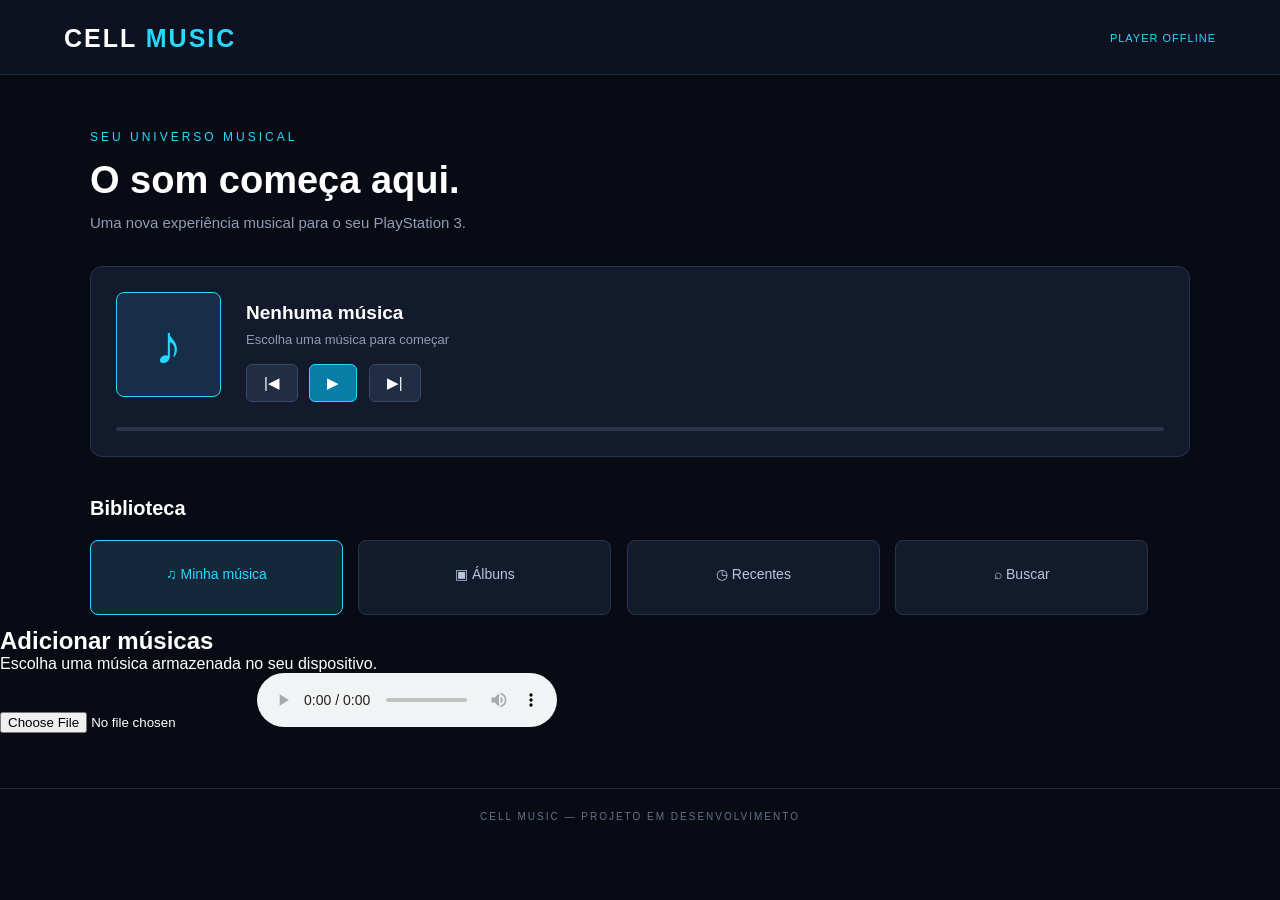
==== web/index.html @ 7d0e5496 "Add music upload section with audio player Added a section for uploading music files with an audio p" ====
<!DOCTYPE html>
<html lang="pt-BR">
<head>
    <meta charset="UTF-8">
    <meta name="viewport" content="width=device-width, initial-scale=1.0">
    <title>CELL MUSIC</title>
    <link rel="stylesheet" href="style.css">
</head>
<body>

    <div id="app">

        <header class="top">
            <div class="logo">CELL <span>MUSIC</span></div>
            <div class="status">PLAYER OFFLINE</div>
        </header>

        <main>
            <section class="welcome">
                <p class="small-title">SEU UNIVERSO MUSICAL</p>
                <h1>O som começa aqui.</h1>
                <p class="description">
                    Uma nova experiência musical para o seu PlayStation 3.
                </p>
            </section>

            <section class="player">
                <div class="cover">
                    <span>♪</span>
                </div>

                <div class="track-info">
                    <h2>Nenhuma música</h2>
                    <p>Escolha uma música para começar</p>
                </div>

                <div class="controls">
                    <button type="button" id="previous">|◀</button>
                    <button type="button" id="play">▶</button>
                    <button type="button" id="next">▶|</button>
                </div>

                <div class="progress">
                    <div class="progress-line"></div>
                </div>
            </section>

            <section class="menu">
                <h2>Biblioteca</h2>
                <div class="menu-items">
                    <div class="menu-item selected">♫ Minha música</div>
                    <div class="menu-item">▣ Álbuns</div>
                    <div class="menu-item">◷ Recentes</div>
                    <div class="menu-item">⌕ Buscar</div>
                </div>
            </section>
        </main>

<section class="library-upload">
    <h2>Adicionar músicas</h2>

    <p>Escolha uma música armazenada no seu dispositivo.</p>

    <input
        type="file"
        id="musicFile"
        accept="audio/*"
    >

    <audio id="audioPlayer" controls>
        Seu navegador não suporta reprodução de áudio.
    </audio>
</section>

        <footer>
            CELL MUSIC — PROJETO EM DESENVOLVIMENTO
        </footer>

    </div>

    <script src="app.js"></script>
</body>
</html>
---- web/style.css ----
* {
    margin: 0;
    padding: 0;
    box-sizing: border-box;
}

body {
    background: #080b14;
    color: #ffffff;
    font-family: Arial, sans-serif;
}

#app {
    width: 100%;
    min-height: 100vh;
    background: #080b14;
}

.top {
    height: 75px;
    padding: 24px 5%;
    border-bottom: 1px solid #20283b;
    background: #0d1220;
}

.logo {
    float: left;
    font-size: 25px;
    font-weight: bold;
    letter-spacing: 2px;
}

.logo span {
    color: #28d7ff;
}

.status {
    float: right;
    color: #28d7ff;
    font-size: 11px;
    margin-top: 8px;
    letter-spacing: 1px;
}

main {
    width: 90%;
    max-width: 1100px;
    margin: 0 auto;
}

.welcome {
    padding: 55px 0 35px;
}

.small-title {
    color: #28d7ff;
    font-size: 12px;
    letter-spacing: 3px;
    margin-bottom: 15px;
}

.welcome h1 {
    font-size: 38px;
    margin-bottom: 12px;
}

.description {
    color: #929db3;
    font-size: 15px;
}

.player {
    background: #121a2b;
    border: 1px solid #26334d;
    border-radius: 12px;
    padding: 25px;
    min-height: 175px;
    overflow: hidden;
}

.cover {
    float: left;
    width: 105px;
    height: 105px;
    background: #172e48;
    border: 1px solid #28d7ff;
    border-radius: 8px;
    text-align: center;
    line-height: 105px;
    margin-right: 25px;
}

.cover span {
    color: #28d7ff;
    font-size: 55px;
}

.track-info {
    padding-top: 10px;
}

.track-info h2 {
    font-size: 19px;
    margin-bottom: 8px;
}

.track-info p {
    color: #929db3;
    font-size: 13px;
}

.controls {
    margin-top: 17px;
}

.controls button {
    background: #202d43;
    color: #ffffff;
    border: 1px solid #344966;
    border-radius: 6px;
    padding: 9px 17px;
    margin-right: 7px;
    font-size: 15px;
    cursor: pointer;
}

.controls button#play {
    background: #087da5;
    border-color: #28d7ff;
}

.progress {
    clear: both;
    height: 4px;
    background: #29364b;
    margin-top: 25px;
    border-radius: 5px;
}

.progress-line {
    width: 0;
    height: 4px;
    background: #28d7ff;
}

.menu {
    margin-top: 40px;
}

.menu h2 {
    font-size: 20px;
    margin-bottom: 20px;
}

.menu-item {
    display: inline-block;
    width: 23%;
    min-height: 75px;
    padding: 25px 12px;
    margin: 0 1% 12px 0;
    background: #121a2b;
    border: 1px solid #26334d;
    border-radius: 8px;
    color: #b9c6dc;
    text-align: center;
    font-size: 14px;
}

.menu-item.selected {
    border: 1px solid #28d7ff;
    color: #28d7ff;
    background: #14283b;
}

footer {
    margin-top: 55px;
    padding: 22px;
    border-top: 1px solid #20283b;
    color: #65728a;
    text-align: center;
    font-size: 10px;
    letter-spacing: 2px;
}
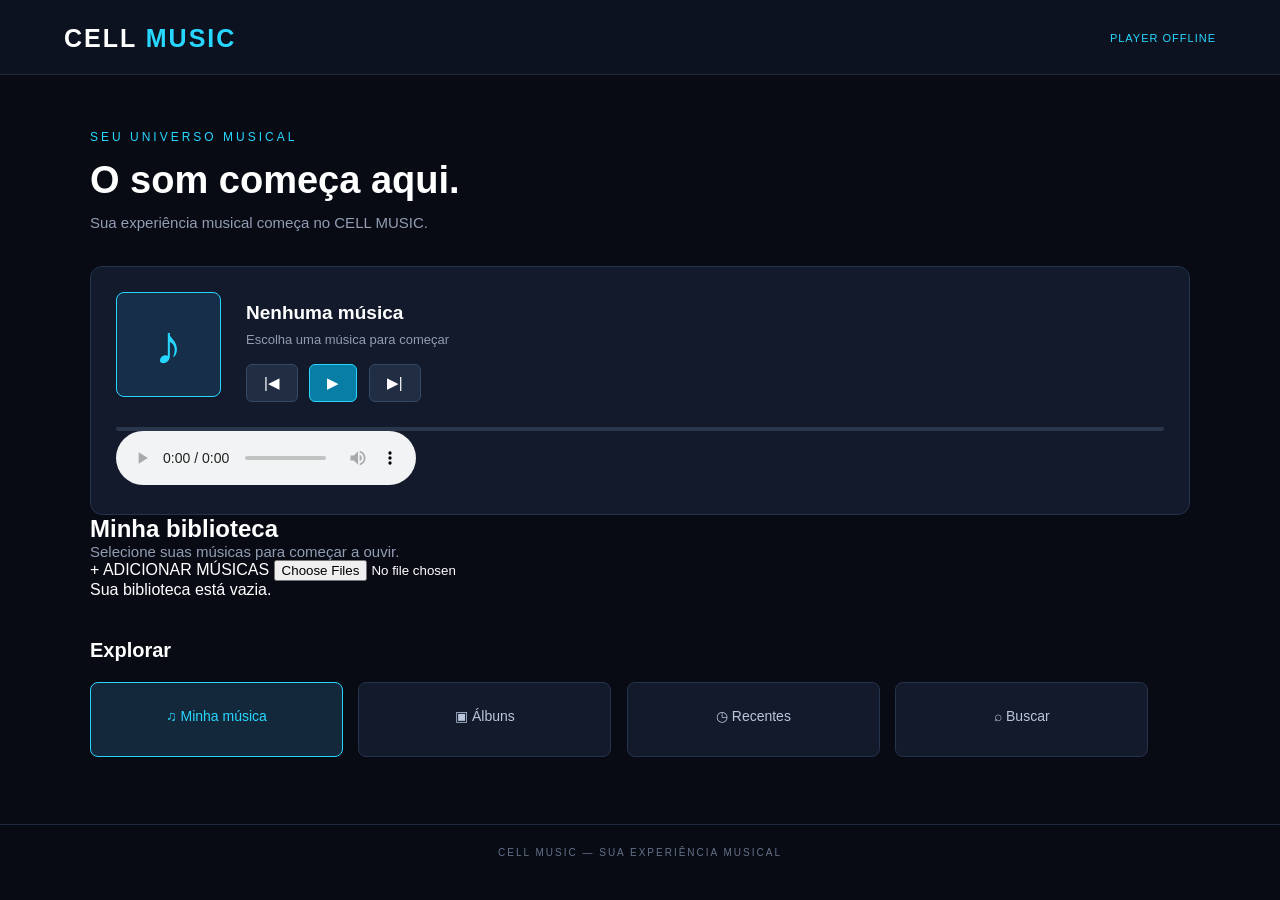
==== commit 93763f19: "Refactor index.html for improved layout and content Updated the HTML structure and content for bette" ====
--- a/web/index.html
+++ b/web/index.html
@@ -4,81 +4,108 @@
 <head>
     <meta charset="UTF-8">
     <meta name="viewport" content="width=device-width, initial-scale=1.0">
+    <meta name="theme-color" content="#080b14">
     <title>CELL MUSIC</title>
     <link rel="stylesheet" href="style.css">
 </head>
+
 <body>
+<div id="app">
 
-    <div id="app">
+    <header class="top">
+        <div class="logo">CELL <span>MUSIC</span></div>
+        <div class="status">PLAYER OFFLINE</div>
+    </header>
 
-        <header class="top">
-            <div class="logo">CELL <span>MUSIC</span></div>
-            <div class="status">PLAYER OFFLINE</div>
-        </header>
+    <main>
 
-        <main>
-            <section class="welcome">
-                <p class="small-title">SEU UNIVERSO MUSICAL</p>
-                <h1>O som começa aqui.</h1>
-                <p class="description">
-                    Uma nova experiência musical para o seu PlayStation 3.
+        <section class="welcome">
+            <p class="small-title">SEU UNIVERSO MUSICAL</p>
+            <h1>O som começa aqui.</h1>
+            <p class="description">
+                Sua experiência musical começa no CELL MUSIC.
+            </p>
+        </section>
+
+        <section class="player">
+
+            <div class="cover">
+                <span>♪</span>
+            </div>
+
+            <div class="track-info">
+                <h2>Nenhuma música</h2>
+                <p>Escolha uma música para começar</p>
+            </div>
+
+            <div class="controls">
+                <button type="button" id="previous">|◀</button>
+                <button type="button" id="play">▶</button>
+                <button type="button" id="next">▶|</button>
+            </div>
+
+            <div class="progress">
+                <div class="progress-line"></div>
+            </div>
+
+            <div class="audio-player">
+                <audio id="audioPlayer" controls>
+                    Seu navegador não suporta áudio.
+                </audio>
+            </div>
+
+        </section>
+
+        <section class="library">
+
+            <h2>Minha biblioteca</h2>
+
+            <p class="description">
+                Selecione suas músicas para começar a ouvir.
+            </p>
+
+            <div class="upload-area">
+                <label for="musicFile" class="upload-button">
+                    + ADICIONAR MÚSICAS
+                </label>
+
+                <input
+                    type="file"
+                    id="musicFile"
+                    accept="audio/*"
+                    multiple
+                >
+            </div>
+
+            <div id="playlist">
+                <p class="empty-message">
+                    Sua biblioteca está vazia.
                 </p>
-            </section>
+            </div>
 
-            <section class="player">
-                <div class="cover">
-                    <span>♪</span>
-                </div>
+        </section>
 
-                <div class="track-info">
-                    <h2>Nenhuma música</h2>
-                    <p>Escolha uma música para começar</p>
-                </div>
+        <section class="menu">
 
-                <div class="controls">
-                    <button type="button" id="previous">|◀</button>
-                    <button type="button" id="play">▶</button>
-                    <button type="button" id="next">▶|</button>
-                </div>
+            <h2>Explorar</h2>
 
-                <div class="progress">
-                    <div class="progress-line"></div>
-                </div>
-            </section>
+            <div class="menu-items">
+                <div class="menu-item selected">♫ Minha música</div>
+                <div class="menu-item">▣ Álbuns</div>
+                <div class="menu-item">◷ Recentes</div>
+                <div class="menu-item">⌕ Buscar</div>
+            </div>
 
-            <section class="menu">
-                <h2>Biblioteca</h2>
-                <div class="menu-items">
-                    <div class="menu-item selected">♫ Minha música</div>
-                    <div class="menu-item">▣ Álbuns</div>
-                    <div class="menu-item">◷ Recentes</div>
-                    <div class="menu-item">⌕ Buscar</div>
-                </div>
-            </section>
-        </main>
+        </section>
 
-<section class="library-upload">
-    <h2>Adicionar músicas</h2>
+    </main>
 
-    <p>Escolha uma música armazenada no seu dispositivo.</p>
+    <footer>
+        CELL MUSIC — SUA EXPERIÊNCIA MUSICAL
+    </footer>
 
-    <input
-        type="file"
-        id="musicFile"
-        accept="audio/*"
-    >
+</div>
 
-    <audio id="audioPlayer" controls>
-        Seu navegador não suporta reprodução de áudio.
-    </audio>
-</section>
-
-        <footer>
-            CELL MUSIC — PROJETO EM DESENVOLVIMENTO
-        </footer>
-
-    </div>
-
-    <script src="app.js"></script>
+<script src="app.js"></script>
 </body>
 </html>
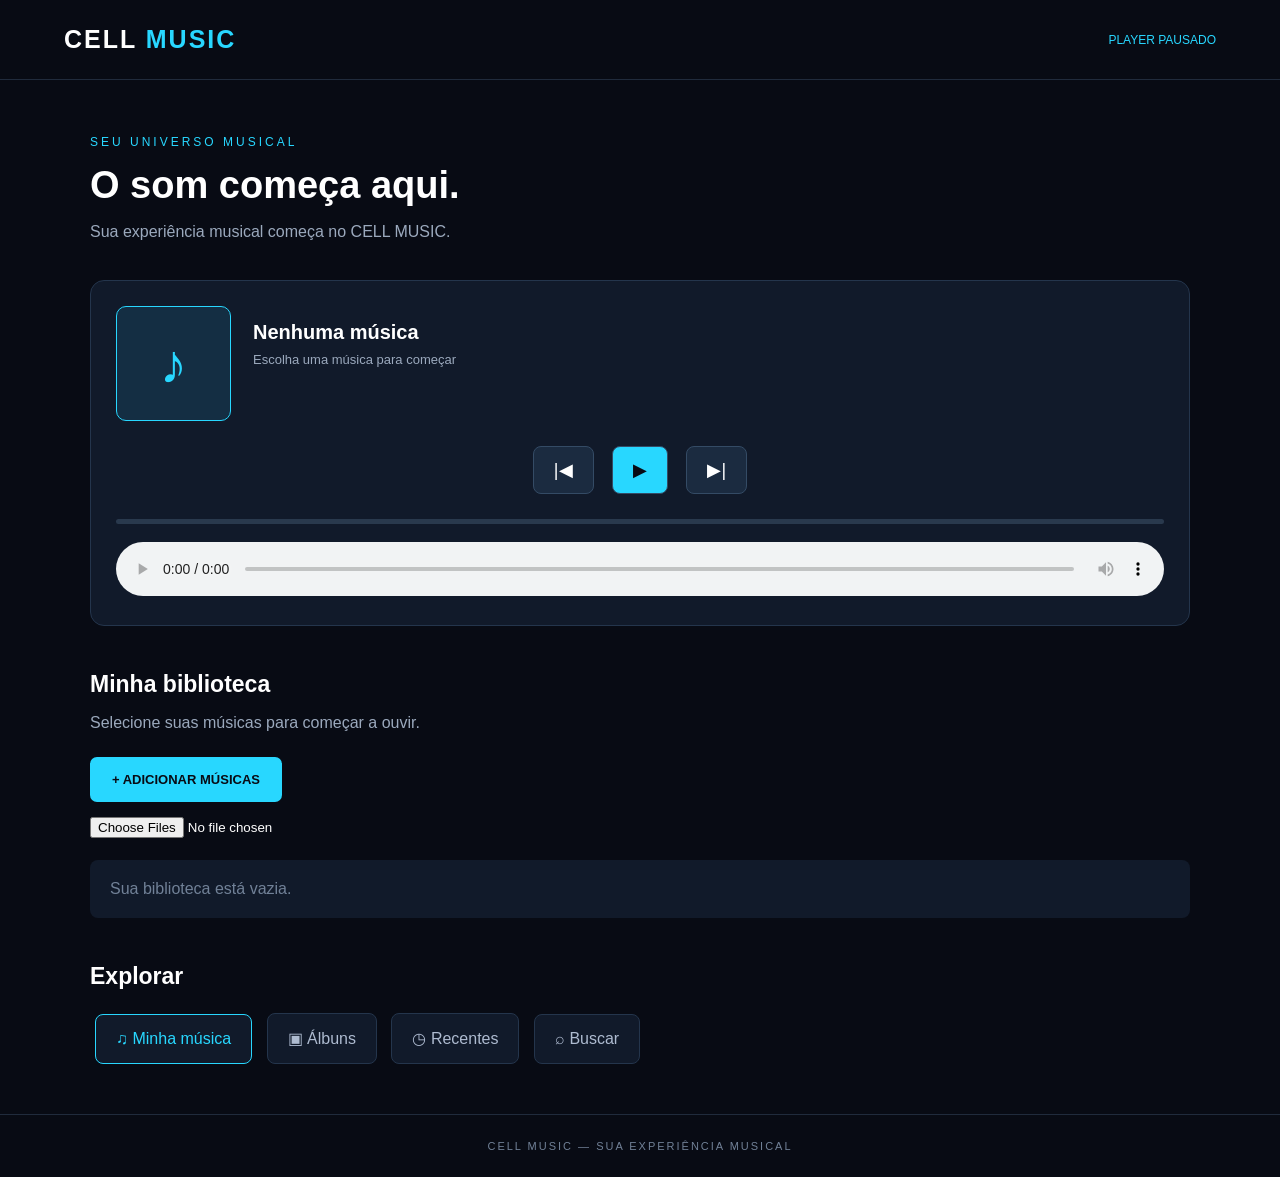
==== commit 927b1519: "Update script tag to include cache-busting query" ====
--- a/web/index.html
+++ b/web/index.html
@@ -106,6 +106,6 @@
 
 </div>
 
-<script src="app.js"></script>
+<script src="app.js?=3"></script>
 </body>
 </html>
--- a/web/style.css
+++ b/web/style.css
@@ -8,20 +8,20 @@
 body {
     background: #080b14;
     color: #ffffff;
-    font-family: Arial, sans-serif;
+    font-family: Arial, Helvetica, sans-serif;
 }
 
 #app {
     width: 100%;
     min-height: 100vh;
-    background: #080b14;
+    overflow: hidden;
 }
 
 .top {
-    height: 75px;
-    padding: 24px 5%;
-    border-bottom: 1px solid #20283b;
-    background: #0d1220;
+    width: 100%;
+    padding: 25px 5%;
+    border-bottom: 1px solid #202b3c;
+    overflow: hidden;
 }
 
 .logo {
@@ -38,9 +38,8 @@
 .status {
     float: right;
     color: #28d7ff;
-    font-size: 11px;
+    font-size: 12px;
     margin-top: 8px;
-    letter-spacing: 1px;
 }
 
 main {
@@ -66,29 +65,28 @@
 }
 
 .description {
-    color: #929db3;
-    font-size: 15px;
+    color: #9ba9bd;
+    line-height: 1.6;
 }
 
 .player {
-    background: #121a2b;
-    border: 1px solid #26334d;
-    border-radius: 12px;
+    background: #111a2a;
+    border: 1px solid #24354c;
+    border-radius: 14px;
     padding: 25px;
-    min-height: 175px;
     overflow: hidden;
 }
 
 .cover {
+    width: 115px;
+    height: 115px;
+    background: #142e43;
+    border: 1px solid #28d7ff;
+    border-radius: 10px;
     float: left;
-    width: 105px;
-    height: 105px;
-    background: #172e48;
-    border: 1px solid #28d7ff;
-    border-radius: 8px;
     text-align: center;
-    line-height: 105px;
-    margin-right: 25px;
+    line-height: 115px;
+    margin-right: 22px;
 }
 
 .cover span {
@@ -97,88 +95,178 @@
 }
 
 .track-info {
-    padding-top: 10px;
+    padding-top: 15px;
 }
 
 .track-info h2 {
-    font-size: 19px;
+    font-size: 20px;
     margin-bottom: 8px;
+    overflow-wrap: break-word;
 }
 
 .track-info p {
-    color: #929db3;
+    color: #9ba9bd;
     font-size: 13px;
 }
 
 .controls {
-    margin-top: 17px;
+    clear: both;
+    text-align: center;
+    padding-top: 25px;
 }
 
 .controls button {
-    background: #202d43;
+    background: #1b2b40;
+    color: white;
+    border: 1px solid #344b65;
+    border-radius: 8px;
+    padding: 12px 20px;
+    margin: 0 7px;
+    font-size: 18px;
+    cursor: pointer;
+}
+
+.controls button:focus,
+.controls button:hover {
+    background: #28d7ff;
+    color: #080b14;
+}
+
+#play {
+    background: #28d7ff;
+    color: #080b14;
+}
+
+.progress {
+    height: 5px;
+    background: #29394d;
+    border-radius: 5px;
+    margin-top: 25px;
+    overflow: hidden;
+}
+
+.progress-line {
+    width: 0%;
+    height: 5px;
+    background: #28d7ff;
+}
+
+.audio-player {
+    margin-top: 18px;
+}
+
+.audio-player audio {
+    width: 100%;
+}
+
+.library {
+    margin-top: 45px;
+}
+
+.library h2,
+.menu h2 {
+    font-size: 23px;
+    margin-bottom: 12px;
+}
+
+.upload-area {
+    margin: 22px 0;
+}
+
+.upload-button {
+    display: inline-block;
+    background: #28d7ff;
+    color: #080b14;
+    padding: 15px 22px;
+    border-radius: 7px;
+    font-size: 13px;
+    font-weight: bold;
+    cursor: pointer;
+}
+
+#musicFile {
+    display: block;
+    margin-top: 15px;
     color: #ffffff;
-    border: 1px solid #344966;
-    border-radius: 6px;
-    padding: 9px 17px;
-    margin-right: 7px;
-    font-size: 15px;
+    max-width: 100%;
+}
+
+#playlist {
+    margin-top: 20px;
+}
+
+.empty-message {
+    color: #718197;
+    padding: 20px;
+    background: #111a2a;
+    border-radius: 8px;
+}
+
+.playlist-item {
+    background: #111a2a;
+    border: 1px solid #24354c;
+    padding: 15px;
+    margin-bottom: 8px;
+    border-radius: 8px;
+    color: #ffffff;
     cursor: pointer;
 }
 
-.controls button#play {
-    background: #087da5;
+.playlist-item.selected {
     border-color: #28d7ff;
-}
-
-.progress {
-    clear: both;
-    height: 4px;
-    background: #29364b;
-    margin-top: 25px;
-    border-radius: 5px;
-}
-
-.progress-line {
-    width: 0;
-    height: 4px;
-    background: #28d7ff;
+    color: #28d7ff;
 }
 
 .menu {
-    margin-top: 40px;
-}
-
-.menu h2 {
-    font-size: 20px;
-    margin-bottom: 20px;
+    margin: 45px 0;
+}
+
+.menu-items {
+    margin-top: 18px;
 }
 
 .menu-item {
     display: inline-block;
-    width: 23%;
-    min-height: 75px;
-    padding: 25px 12px;
-    margin: 0 1% 12px 0;
-    background: #121a2b;
-    border: 1px solid #26334d;
-    border-radius: 8px;
-    color: #b9c6dc;
+    background: #111a2a;
+    border: 1px solid #24354c;
+    padding: 15px 20px;
+    margin: 5px;
+    border-radius: 8px;
+    color: #aebbd0;
+}
+
+.menu-item.selected {
+    color: #28d7ff;
+    border-color: #28d7ff;
+}
+
+footer {
+    border-top: 1px solid #202b3c;
     text-align: center;
-    font-size: 14px;
-}
-
-.menu-item.selected {
-    border: 1px solid #28d7ff;
-    color: #28d7ff;
-    background: #14283b;
-}
-
-footer {
-    margin-top: 55px;
-    padding: 22px;
-    border-top: 1px solid #20283b;
-    color: #65728a;
-    text-align: center;
-    font-size: 10px;
+    padding: 25px 10px;
+    color: #718197;
+    font-size: 11px;
     letter-spacing: 2px;
-}
+    margin-top: 40px;
+}
+
+@media screen and (max-width: 600px) {
+    .welcome h1 {
+        font-size: 29px;
+    }
+
+    .cover {
+        width: 85px;
+        height: 85px;
+        line-height: 85px;
+    }
+
+    .cover span {
+        font-size: 42px;
+    }
+
+    .controls button {
+        padding: 10px 14px;
+        margin: 0 3px;
+    }
+}
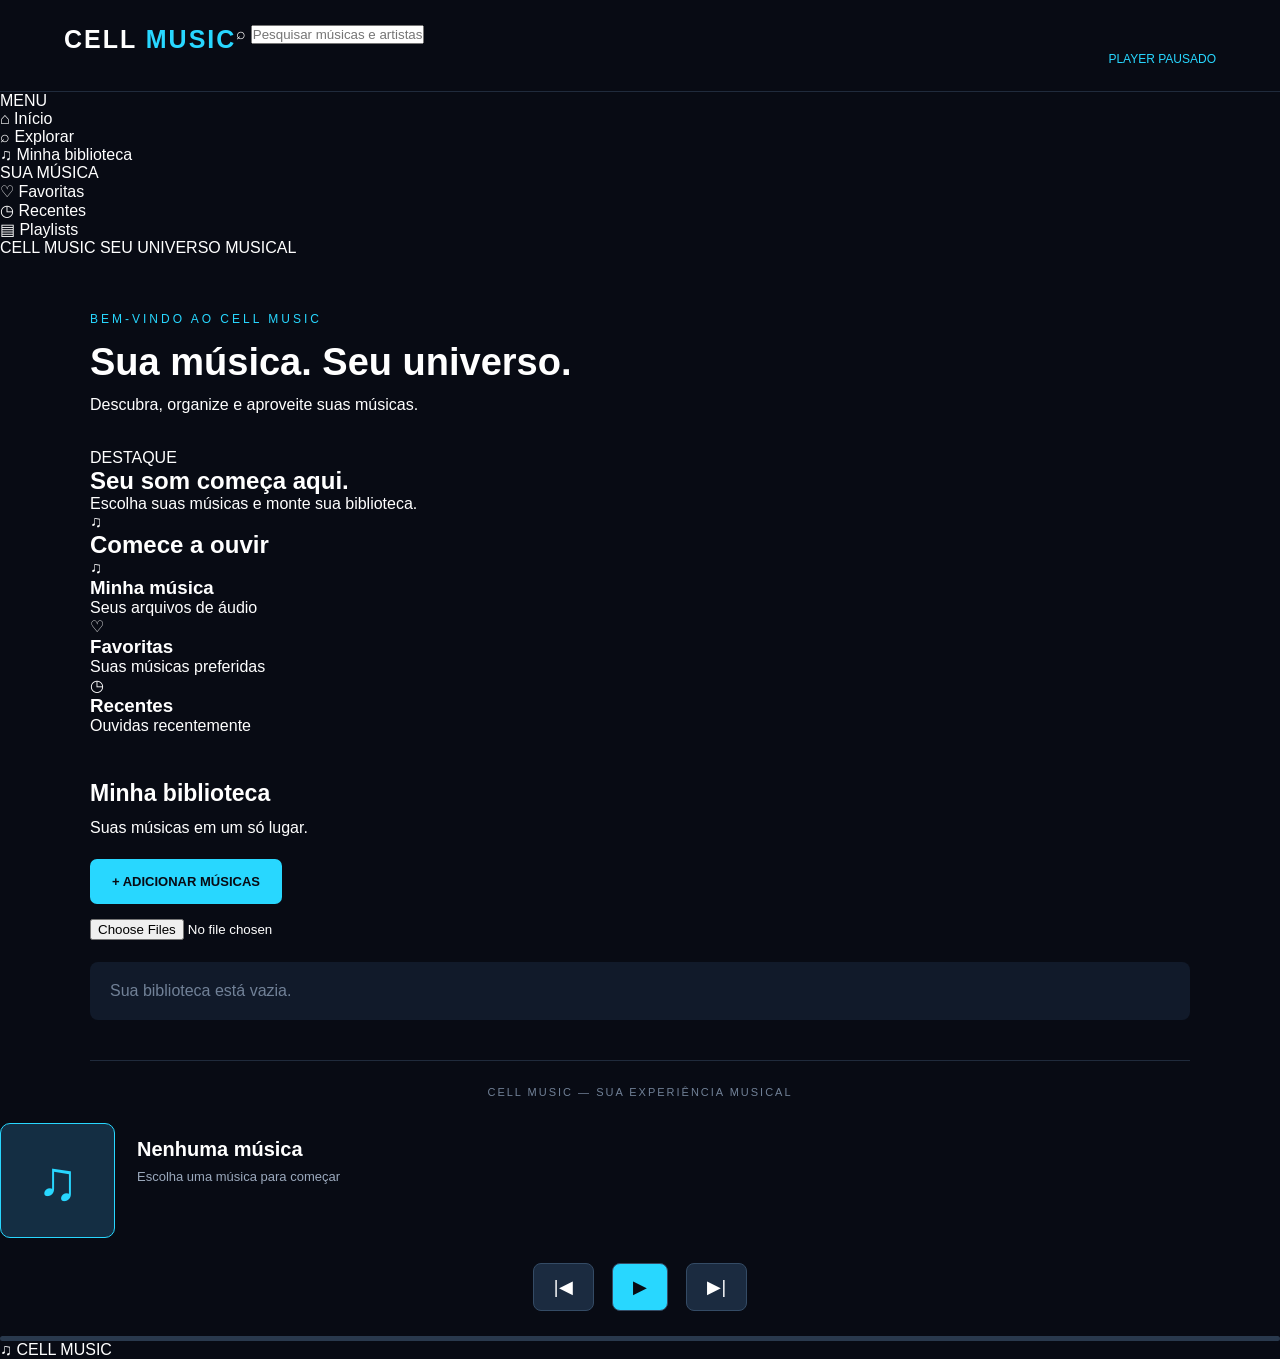
==== commit c0977f6e: "Refactor HTML structure and update elements" ====
--- a/web/index.html
+++ b/web/index.html
@@ -4,39 +4,155 @@
 <head>
     <meta charset="UTF-8">
     <meta name="viewport" content="width=device-width, initial-scale=1.0">
-    <meta name="theme-color" content="#080b14">
     <title>CELL MUSIC</title>
     <link rel="stylesheet" href="style.css">
 </head>
 
 <body>
+
 <div id="app">
 
     <header class="top">
         <div class="logo">CELL <span>MUSIC</span></div>
+
+        <div class="search">
+            <span>⌕</span>
+            <input type="text" id="searchInput"
+                placeholder="Pesquisar músicas e artistas">
+        </div>
+
         <div class="status">PLAYER OFFLINE</div>
     </header>
 
-    <main>
+    <div class="layout">
 
-        <section class="welcome">
-            <p class="small-title">SEU UNIVERSO MUSICAL</p>
-            <h1>O som começa aqui.</h1>
-            <p class="description">
-                Sua experiência musical começa no CELL MUSIC.
-            </p>
-        </section>
+        <aside class="sidebar">
 
-        <section class="player">
+            <div class="side-title">MENU</div>
+
+            <div class="side-item selected">⌂ Início</div>
+            <div class="side-item">⌕ Explorar</div>
+            <div class="side-item">♫ Minha biblioteca</div>
+
+            <div class="side-divider"></div>
+
+            <div class="side-title">SUA MÚSICA</div>
+
+            <div class="side-item">♡ Favoritas</div>
+            <div class="side-item">◷ Recentes</div>
+            <div class="side-item">▤ Playlists</div>
+
+            <div class="sidebar-bottom">
+                CELL MUSIC
+                <span>SEU UNIVERSO MUSICAL</span>
+            </div>
+
+        </aside>
+
+        <main class="content">
+
+            <section class="welcome">
+                <p class="small-title">BEM-VINDO AO CELL MUSIC</p>
+                <h1>Sua música. Seu universo.</h1>
+                <p>Descubra, organize e aproveite suas músicas.</p>
+            </section>
+
+            <section class="featured">
+
+                <div class="featured-info">
+                    <p>DESTAQUE</p>
+                    <h2>Seu som começa aqui.</h2>
+                    <span>Escolha suas músicas e monte sua biblioteca.</span>
+                </div>
+
+                <div class="featured-symbol">♫</div>
+
+            </section>
+
+            <section class="quick-section">
+
+                <h2>Comece a ouvir</h2>
+
+                <div class="quick-grid">
+
+                    <div class="quick-card">
+                        <div class="quick-icon">♫</div>
+                        <h3>Minha música</h3>
+                        <p>Seus arquivos de áudio</p>
+                    </div>
+
+                    <div class="quick-card">
+                        <div class="quick-icon">♡</div>
+                        <h3>Favoritas</h3>
+                        <p>Suas músicas preferidas</p>
+                    </div>
+
+                    <div class="quick-card">
+                        <div class="quick-icon">◷</div>
+                        <h3>Recentes</h3>
+                        <p>Ouvidas recentemente</p>
+                    </div>
+
+                </div>
+
+            </section>
+
+            <section class="library">
+
+                <div class="section-heading">
+                    <div>
+                        <h2>Minha biblioteca</h2>
+                        <p>Suas músicas em um só lugar.</p>
+                    </div>
+                </div>
+
+                <div class="upload-area">
+
+                    <label for="musicFile" class="upload-button">
+                        + ADICIONAR MÚSICAS
+                    </label>
+
+                    <input
+                        type="file"
+                        id="musicFile"
+                        accept="audio/*"
+                        multiple
+                    >
+
+                </div>
+
+                <div id="playlist">
+                    <p class="empty-message">
+                        Sua biblioteca está vazia.
+                    </p>
+                </div>
+
+            </section>
+
+            <footer>
+                CELL MUSIC — SUA EXPERIÊNCIA MUSICAL
+            </footer>
+
+        </main>
+
+    </div>
+
+    <section class="bottom-player">
+
+        <div class="player-song">
 
             <div class="cover">
-                <span>♪</span>
+                <span>♫</span>
             </div>
 
             <div class="track-info">
                 <h2>Nenhuma música</h2>
                 <p>Escolha uma música para começar</p>
             </div>
+
+        </div>
+
+        <div class="player-center">
 
             <div class="controls">
                 <button type="button" id="previous">|◀</button>
@@ -48,64 +164,20 @@
                 <div class="progress-line"></div>
             </div>
 
-            <div class="audio-player">
-                <audio id="audioPlayer" controls>
-                    Seu navegador não suporta áudio.
-                </audio>
-            </div>
+        </div>
 
-        </section>
+        <div class="player-extra">
+            <span>♫</span>
+            <span>CELL MUSIC</span>
+        </div>
 
-        <section class="library">
+        <audio id="audioPlayer"></audio>
 
-            <h2>Minha biblioteca</h2>
-
-            <p class="description">
-                Selecione suas músicas para começar a ouvir.
-            </p>
-
-            <div class="upload-area">
-                <label for="musicFile" class="upload-button">
-                    + ADICIONAR MÚSICAS
-                </label>
-
-                <input
-                    type="file"
-                    id="musicFile"
-                    accept="audio/*"
-                    multiple
-                >
-            </div>
-
-            <div id="playlist">
-                <p class="empty-message">
-                    Sua biblioteca está vazia.
-                </p>
-            </div>
-
-        </section>
-
-        <section class="menu">
-
-            <h2>Explorar</h2>
-
-            <div class="menu-items">
-                <div class="menu-item selected">♫ Minha música</div>
-                <div class="menu-item">▣ Álbuns</div>
-                <div class="menu-item">◷ Recentes</div>
-                <div class="menu-item">⌕ Buscar</div>
-            </div>
-
-        </section>
-
-    </main>
-
-    <footer>
-        CELL MUSIC — SUA EXPERIÊNCIA MUSICAL
-    </footer>
+    </section>
 
 </div>
 
-<script src="app.js?=3"></script>
+<script src="app.js?v=4"></script>
+
 </body>
 </html>
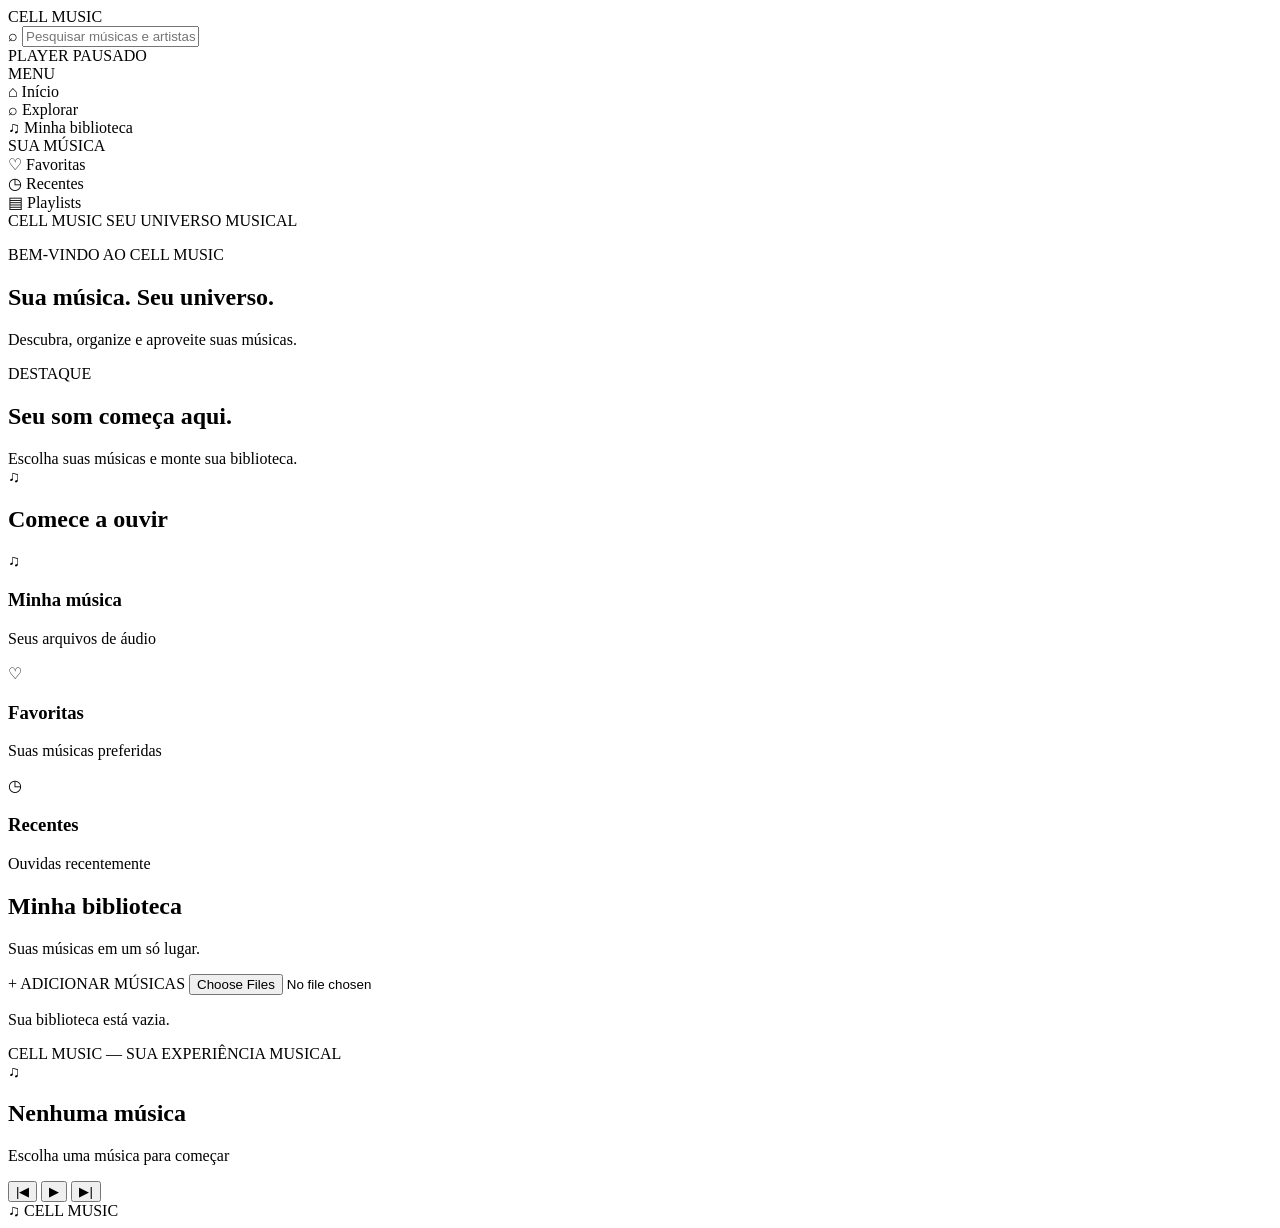
==== commit 5a551d6c: "Remove stylesheet link from index.html" ====
--- a/web/index.html
+++ b/web/index.html
@@ -5,7 +5,6 @@
     <meta charset="UTF-8">
     <meta name="viewport" content="width=device-width, initial-scale=1.0">
     <title>CELL MUSIC</title>
-    <link rel="stylesheet" href="style.css">
 </head>
 
 <body>
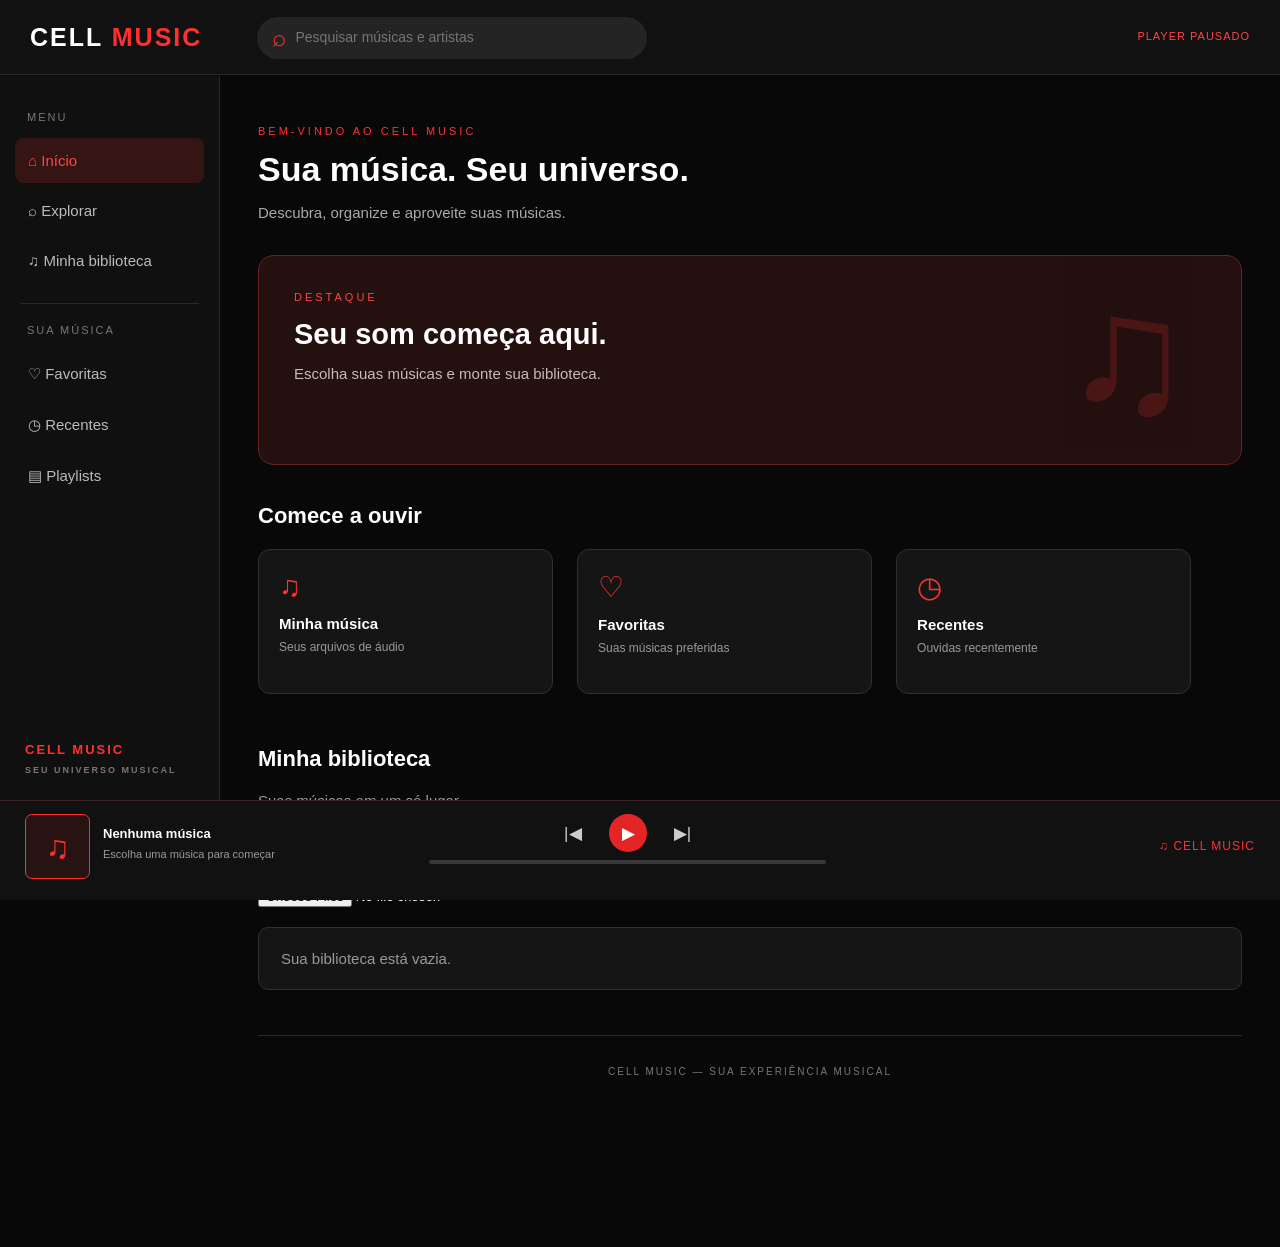
==== commit 55ef73a8: "Fix HTML structure in index.html" ====
--- a/web/index.html
+++ b/web/index.html
@@ -1,9 +1,14 @@
 
 <!DOCTYPE html>
 <html lang="pt-BR">
-<head>
+    
+ <head>
     <meta charset="UTF-8">
+
     <meta name="viewport" content="width=device-width, initial-scale=1.0">
+
+    <link rel="stylesheet" href="style.css">
+
     <title>CELL MUSIC</title>
 </head>
 
--- a/web/style.css
+++ b/web/style.css
@@ -0,0 +1,591 @@
+
+* {
+    margin: 0;
+    padding: 0;
+    box-sizing: border-box;
+}
+
+html, body {
+    background: #080808;
+    color: #ffffff;
+    font-family: Arial, Helvetica, sans-serif;
+}
+
+body {
+    font-size: 15px;
+}
+
+#app {
+    width: 100%;
+    min-height: 100vh;
+    padding-bottom: 110px;
+}
+
+/* CABECALHO */
+
+.top {
+    height: 75px;
+    padding: 0 30px;
+    background: #111111;
+    border-bottom: 1px solid #292929;
+    overflow: hidden;
+}
+
+.logo {
+    float: left;
+    font-size: 25px;
+    font-weight: bold;
+    letter-spacing: 2px;
+    margin-top: 23px;
+}
+
+.logo span {
+    color: #ff3030;
+}
+
+.search {
+    display: inline-block;
+    margin: 17px 0 0 55px;
+    width: 390px;
+    height: 42px;
+    background: #242424;
+    border-radius: 25px;
+    padding: 0 15px;
+}
+
+.search span {
+    color: #ff3030;
+    font-size: 24px;
+    vertical-align: middle;
+}
+
+.search input {
+    width: 85%;
+    background: transparent;
+    border: 0;
+    outline: none;
+    color: white;
+    padding: 12px 5px;
+    font-size: 14px;
+}
+
+.status {
+    float: right;
+    margin-top: 30px;
+    color: #ff4545;
+    font-size: 11px;
+    letter-spacing: 1px;
+}
+
+/* MENU LATERAL */
+
+.sidebar {
+    position: absolute;
+    top: 76px;
+    left: 0;
+    bottom: 100px;
+    width: 220px;
+    padding: 25px 15px;
+    background: #101010;
+    border-right: 1px solid #292929;
+}
+
+.side-title {
+    color: #777777;
+    font-size: 11px;
+    letter-spacing: 2px;
+    margin: 10px 12px 15px;
+}
+
+.side-item {
+    padding: 14px 13px;
+    margin-bottom: 5px;
+    border-radius: 8px;
+    color: #bbbbbb;
+    cursor: pointer;
+}
+
+.side-item.selected {
+    background: #351414;
+    color: #ff4545;
+}
+
+.side-item:hover,
+.side-item:focus {
+    background: #292020;
+    color: #ff4545;
+}
+
+.side-divider {
+    border-top: 1px solid #292929;
+    margin: 20px 5px;
+}
+
+.sidebar-bottom {
+    position: absolute;
+    bottom: 25px;
+    left: 25px;
+    color: #ff3030;
+    font-size: 13px;
+    font-weight: bold;
+    letter-spacing: 2px;
+}
+
+.sidebar-bottom span {
+    display: block;
+    color: #777777;
+    font-size: 9px;
+    margin-top: 8px;
+}
+
+/* CONTEUDO */
+
+.content {
+    margin-left: 220px;
+    padding: 30px 38px;
+    max-width: 1500px;
+}
+
+.welcome {
+    padding: 20px 0 30px;
+}
+
+.small-title {
+    color: #ff3030;
+    font-size: 11px;
+    letter-spacing: 3px;
+    margin-bottom: 13px;
+}
+
+.welcome h1 {
+    font-size: 34px;
+    margin-bottom: 12px;
+}
+
+.welcome p:last-child {
+    color: #aaaaaa;
+    line-height: 1.6;
+}
+
+/* DESTAQUE */
+
+.featured {
+    position: relative;
+    min-height: 210px;
+    padding: 35px;
+    overflow: hidden;
+    border-radius: 15px;
+    background: #251010;
+    border: 1px solid #692020;
+}
+
+.featured-info {
+    position: relative;
+    z-index: 2;
+    max-width: 65%;
+}
+
+.featured-info p {
+    color: #ff4545;
+    font-size: 11px;
+    letter-spacing: 3px;
+    margin-bottom: 15px;
+}
+
+.featured-info h2 {
+    font-size: 29px;
+    margin-bottom: 12px;
+}
+
+.featured-info span {
+    color: #c7baba;
+    line-height: 1.5;
+}
+
+.featured-symbol {
+    position: absolute;
+    right: 50px;
+    top: 0;
+    color: #ff3030;
+    font-size: 170px;
+    opacity: 0.18;
+}
+
+/* CARTOES */
+
+.quick-section {
+    margin-top: 38px;
+}
+
+.quick-section h2,
+.library h2 {
+    font-size: 22px;
+    margin-bottom: 20px;
+}
+
+.quick-card {
+    display: inline-block;
+    vertical-align: top;
+    width: 30%;
+    min-height: 145px;
+    padding: 20px;
+    margin-right: 2%;
+    margin-bottom: 12px;
+    background: #151515;
+    border: 1px solid #303030;
+    border-radius: 12px;
+    cursor: pointer;
+}
+
+.quick-card:hover,
+.quick-card:focus {
+    border-color: #ff3030;
+    background: #211414;
+}
+
+.quick-icon {
+    color: #ff3030;
+    font-size: 29px;
+    margin-bottom: 12px;
+}
+
+.quick-card h3 {
+    font-size: 15px;
+    margin-bottom: 8px;
+}
+
+.quick-card p {
+    color: #999999;
+    font-size: 12px;
+}
+
+/* BIBLIOTECA */
+
+.library {
+    margin-top: 40px;
+}
+
+.section-heading {
+    margin-bottom: 20px;
+}
+
+.section-heading p {
+    color: #999999;
+    margin-top: 8px;
+}
+
+.upload-area {
+    margin: 20px 0;
+}
+
+.upload-button {
+    display: inline-block;
+    background: #e52525;
+    color: white;
+    padding: 14px 22px;
+    border-radius: 25px;
+    font-size: 12px;
+    font-weight: bold;
+    cursor: pointer;
+}
+
+#musicFile {
+    display: block;
+    margin-top: 15px;
+    max-width: 100%;
+    color: white;
+}
+
+#playlist {
+    margin-top: 20px;
+}
+
+.empty-message {
+    color: #999999;
+    background: #151515;
+    padding: 22px;
+    border-radius: 10px;
+    border: 1px solid #303030;
+}
+
+.playlist-item {
+    background: #151515;
+    border: 1px solid #303030;
+    border-radius: 9px;
+    padding: 16px;
+    margin-bottom: 9px;
+    color: #dddddd;
+    cursor: pointer;
+}
+
+.playlist-item.selected {
+    border-color: #ff3030;
+    color: #ff5555;
+    background: #241313;
+}
+
+.playlist-item:hover,
+.playlist-item:focus {
+    border-color: #ff3030;
+}
+
+/* PLAYER INFERIOR */
+
+.bottom-player {
+    position: fixed;
+    z-index: 100;
+    bottom: 0;
+    left: 0;
+    width: 100%;
+    height: 100px;
+    background: #111111;
+    border-top: 1px solid #3b2222;
+    padding: 13px 25px;
+}
+
+.player-song {
+    float: left;
+    width: 30%;
+    overflow: hidden;
+}
+
+.cover {
+    float: left;
+    width: 65px;
+    height: 65px;
+    background: #281313;
+    border: 1px solid #ff3030;
+    border-radius: 7px;
+    text-align: center;
+    line-height: 65px;
+    margin-right: 13px;
+}
+
+.cover span {
+    color: #ff3030;
+    font-size: 32px;
+}
+
+.track-info {
+    padding-top: 12px;
+    overflow: hidden;
+}
+
+.track-info h2 {
+    font-size: 13px;
+    margin-bottom: 7px;
+    overflow-wrap: break-word;
+}
+
+.track-info p {
+    color: #999999;
+    font-size: 11px;
+}
+
+.player-center {
+    display: inline-block;
+    width: 38%;
+    text-align: center;
+}
+
+.controls {
+    text-align: center;
+}
+
+.controls button {
+    background: transparent;
+    border: 0;
+    color: #cccccc;
+    padding: 7px 13px;
+    margin: 0 5px;
+    font-size: 17px;
+    cursor: pointer;
+}
+
+.controls button:hover,
+.controls button:focus {
+    color: #ff3030;
+}
+
+#play {
+    background: #e52525;
+    color: white;
+    border-radius: 50%;
+    width: 38px;
+    height: 38px;
+}
+
+.progress {
+    height: 4px;
+    background: #383838;
+    border-radius: 5px;
+    margin: 8px auto 0;
+    width: 85%;
+    overflow: hidden;
+}
+
+.progress-line {
+    width: 0%;
+    height: 4px;
+    background: #ff3030;
+}
+
+.player-extra {
+    float: right;
+    color: #ff3030;
+    font-size: 12px;
+    margin-top: 25px;
+    letter-spacing: 1px;
+}
+
+#audioPlayer {
+    display: none;
+}
+
+/* RODAPE */
+
+footer {
+    border-top: 1px solid #292929;
+    color: #777777;
+    font-size: 10px;
+    text-align: center;
+    padding: 30px 10px;
+    margin-top: 45px;
+    letter-spacing: 2px;
+}
+
+/* CELULAR */
+
+@media screen and (max-width: 750px) {
+    .top {
+        height: auto;
+        min-height: 70px;
+        padding: 15px;
+    }
+
+    .logo {
+        float: none;
+        display: inline-block;
+        margin: 5px 0 12px;
+    }
+
+    .search {
+        display: block;
+        margin: 5px 0;
+        width: 100%;
+    }
+
+    .status {
+        display: none;
+    }
+
+    .sidebar {
+        position: relative;
+        top: auto;
+        bottom: auto;
+        width: 100%;
+        padding: 10px;
+        border-right: 0;
+        border-bottom: 1px solid #292929;
+    }
+
+    .side-title,
+    .side-divider,
+    .sidebar-bottom {
+        display: none;
+    }
+
+    .side-item {
+        display: inline-block;
+        padding: 10px;
+        font-size: 12px;
+    }
+
+    .content {
+        margin-left: 0;
+        padding: 20px;
+    }
+
+    .welcome h1 {
+        font-size: 27px;
+    }
+
+    .featured {
+        min-height: 170px;
+        padding: 23px;
+    }
+
+    .featured-info {
+        max-width: 85%;
+    }
+
+    .featured-info h2 {
+        font-size: 22px;
+    }
+
+    .featured-symbol {
+        right: 5px;
+        font-size: 110px;
+    }
+
+    .quick-card {
+        width: 100%;
+        margin-right: 0;
+    }
+
+    .bottom-player {
+        height: 85px;
+        padding: 10px;
+    }
+
+    .player-song {
+        width: 45%;
+    }
+
+    .cover {
+        width: 48px;
+        height: 48px;
+        line-height: 48px;
+        margin-right: 7px;
+    }
+
+    .cover span {
+        font-size: 24px;
+    }
+
+    .track-info {
+        padding-top: 5px;
+    }
+
+    .track-info h2 {
+        font-size: 11px;
+    }
+
+    .track-info p {
+        font-size: 9px;
+    }
+
+    .player-center {
+        width: 52%;
+    }
+
+    .controls button {
+        margin: 0;
+        padding: 5px 7px;
+        font-size: 14px;
+    }
+
+    #play {
+        width: 32px;
+        height: 32px;
+    }
+
+    .progress {
+        width: 95%;
+        margin-top: 5px;
+    }
+
+    .player-extra {
+        display: none;
+    }
+}
